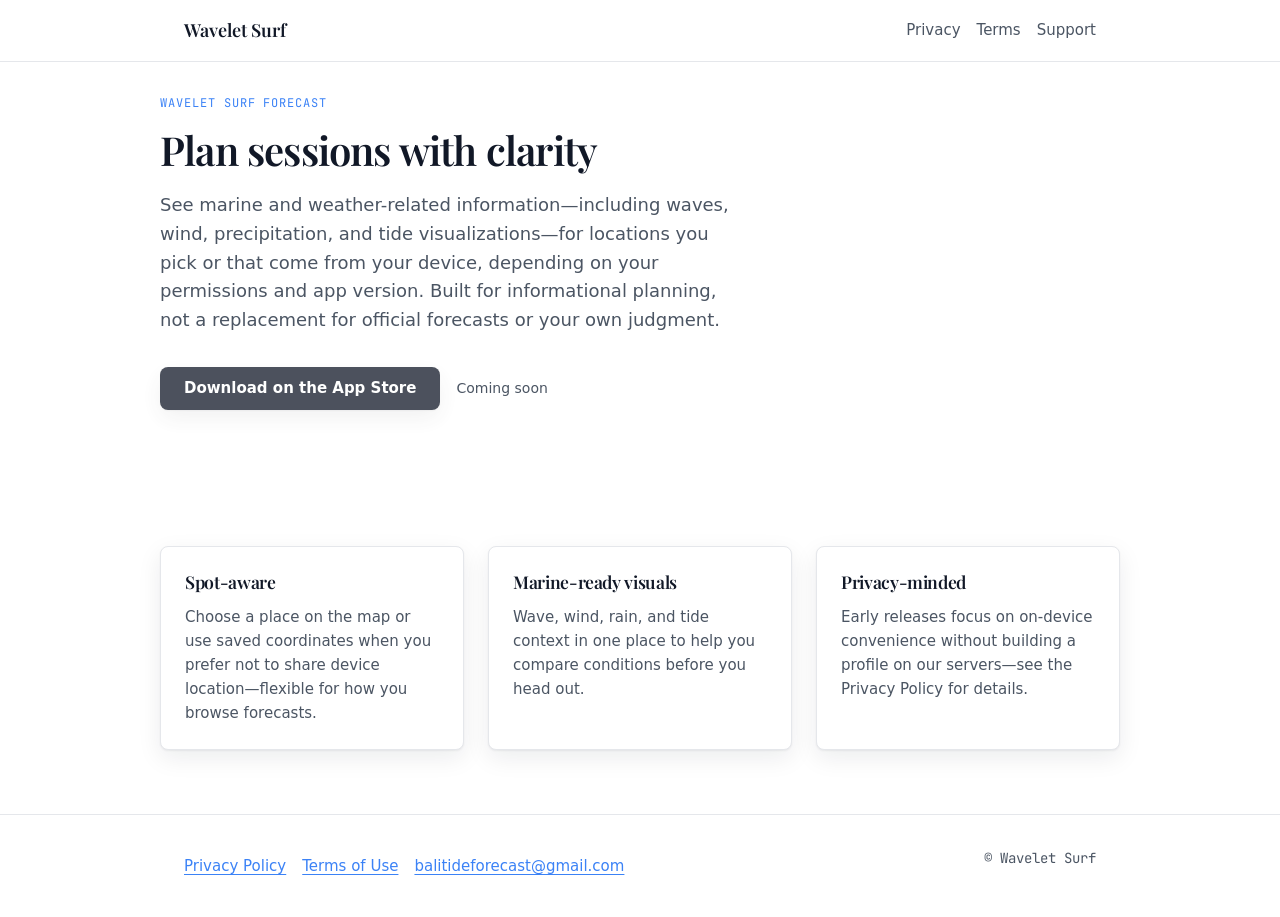
==== index.html @ be73521b "Add landing page and legal documentation Includes the homepage, privacy policy, and terms of use for" ====
<!DOCTYPE html>
<html lang="en">
  <head>
    <meta charset="utf-8" />
    <meta name="viewport" content="width=device-width, initial-scale=1" />
    <title>Wavelet Surf Forecast</title>
    <meta
      name="description"
      content="Marine and weather insights for the spots you care about—waves, wind, tides, and more."
    />
    <link rel="preconnect" href="https://fonts.googleapis.com" />
    <link rel="preconnect" href="https://fonts.gstatic.com" crossorigin />
    <link
      href="https://fonts.googleapis.com/css2?family=JetBrains+Mono:wght@400;500&family=Playfair+Display:wght@500;600;700&display=swap"
      rel="stylesheet"
    />
    <link rel="stylesheet" href="styles.css" />
  </head>
  <body class="layout-sticky-footer">
    <a class="skip-link" href="#main">Skip to content</a>
    <header class="site-header">
      <div class="site-header__inner">
        <a class="brand" href="index.html">Wavelet Surf</a>
        <nav class="nav" aria-label="Primary">
          <a href="privacy.html">Privacy</a>
          <a href="terms.html">Terms</a>
          <a href="mailto:balitideforecast@gmail.com">Support</a>
        </nav>
      </div>
    </header>

    <main id="main">
      <section class="hero container" aria-labelledby="hero-title">
        <p class="hero__eyebrow">Wavelet Surf Forecast</p>
        <h1 id="hero-title">Plan sessions with clarity</h1>
        <p class="hero__lead">
          See marine and weather-related information—including waves, wind, precipitation, and tide
          visualizations—for locations you pick or that come from your device, depending on your
          permissions and app version. Built for informational planning, not a replacement for
          official forecasts or your own judgment.
        </p>
        <div class="cta-row">
          <button type="button" class="btn btn--primary" disabled>
            Download on the App Store
          </button>
          <span class="btn__note">Coming soon</span>
        </div>
      </section>

      <section class="container features" aria-labelledby="features-heading">
        <h2 id="features-heading" class="visually-hidden">Highlights</h2>
        <article class="feature-card">
          <h2>Spot-aware</h2>
          <p>
            Choose a place on the map or use saved coordinates when you prefer not to share device
            location—flexible for how you browse forecasts.
          </p>
        </article>
        <article class="feature-card">
          <h2>Marine-ready visuals</h2>
          <p>
            Wave, wind, rain, and tide context in one place to help you compare conditions before
            you head out.
          </p>
        </article>
        <article class="feature-card">
          <h2>Privacy-minded</h2>
          <p>
            Early releases focus on on-device convenience without building a profile on our
            servers—see the Privacy Policy for details.
          </p>
        </article>
      </section>
    </main>

    <footer class="site-footer">
      <div class="site-footer__inner">
        <div class="footer-links">
          <a href="privacy.html">Privacy Policy</a>
          <a href="terms.html">Terms of Use</a>
          <a href="mailto:balitideforecast@gmail.com">balitideforecast@gmail.com</a>
        </div>
        <p class="footer-meta">© Wavelet Surf</p>
      </div>
    </footer>
  </body>
</html>
---- styles.css ----
/* Refined design tokens */
:root {
  --color-primary: #3b82f6;
  --color-secondary: #8b5cf6;
  --color-success: #16a34a;
  --color-warning: #d97706;
  --color-danger: #dc2626;
  --color-surface: #ffffff;
  --color-text: #111827;
  --color-text-muted: #4b5563;
  --color-border: #e5e7eb;
  --color-focus-ring: #2563eb;
  --space-1: 4px;
  --space-2: 8px;
  --space-3: 12px;
  --space-4: 16px;
  --space-5: 24px;
  --space-6: 32px;
  --font-display: "Playfair Display", Georgia, serif;
  --font-mono: "JetBrains Mono", ui-monospace, monospace;
  --font-body: system-ui, -apple-system, "Segoe UI", Roboto, sans-serif;
  --radius: 8px;
  --shadow-soft: 0 1px 2px rgb(17 24 39 / 6%), 0 8px 24px rgb(17 24 39 / 8%);
  --max-content: 65ch;
  --max-page: 720px;
}

*,
*::before,
*::after {
  box-sizing: border-box;
}

html {
  scroll-behavior: smooth;
}

body {
  margin: 0;
  font-family: var(--font-body);
  font-size: 16px;
  line-height: 1.6;
  color: var(--color-text);
  background: var(--color-surface);
  -webkit-font-smoothing: antialiased;
}

h1,
h2,
h3 {
  font-family: var(--font-display);
  font-weight: 600;
  line-height: 1.25;
  letter-spacing: -0.02em;
}

h1 {
  font-size: clamp(2rem, 4vw, 2.5rem);
  margin: 0 0 var(--space-4);
}

h2 {
  font-size: 1.25rem;
  margin: var(--space-6) 0 var(--space-3);
}

h3 {
  font-size: 1.05rem;
  margin: var(--space-5) 0 var(--space-2);
}

p {
  margin: 0 0 var(--space-4);
}

a {
  color: var(--color-primary);
  text-decoration-thickness: 1px;
  text-underline-offset: 3px;
}

a:hover {
  color: #2563eb;
}

a:focus-visible {
  outline: 2px solid var(--color-focus-ring);
  outline-offset: 2px;
  border-radius: 2px;
}

.skip-link {
  position: absolute;
  left: var(--space-4);
  top: -100px;
  padding: var(--space-2) var(--space-4);
  background: var(--color-text);
  color: var(--color-surface);
  font-weight: 600;
  border-radius: var(--radius);
  z-index: 100;
}

.skip-link:focus {
  top: var(--space-4);
}

.site-header {
  border-bottom: 1px solid var(--color-border);
  background: rgb(255 255 255 / 92%);
  backdrop-filter: blur(8px);
  position: sticky;
  top: 0;
  z-index: 10;
}

.site-header__inner {
  max-width: 960px;
  margin: 0 auto;
  padding: var(--space-4) var(--space-5);
  display: flex;
  align-items: center;
  justify-content: space-between;
  gap: var(--space-4);
}

.brand {
  font-family: var(--font-display);
  font-size: 1.125rem;
  font-weight: 600;
  color: var(--color-text);
  text-decoration: none;
}

.brand:hover {
  color: var(--color-primary);
}

.nav {
  display: flex;
  flex-wrap: wrap;
  gap: var(--space-4);
  font-size: 0.9375rem;
}

.nav a {
  color: var(--color-text-muted);
  text-decoration: none;
  font-weight: 500;
}

.nav a:hover {
  color: var(--color-primary);
  text-decoration: underline;
}

main {
  padding-bottom: var(--space-6);
}

.container {
  max-width: 960px;
  margin: 0 auto;
  padding: 0 var(--space-5);
}

.hero {
  padding: var(--space-6) 0 clamp(48px, 10vw, 80px);
}

.hero__eyebrow {
  font-family: var(--font-mono);
  font-size: 0.75rem;
  text-transform: uppercase;
  letter-spacing: 0.08em;
  color: var(--color-primary);
  margin: 0 0 var(--space-3);
}

.hero__lead {
  font-size: 1.125rem;
  color: var(--color-text-muted);
  max-width: 36rem;
  margin: 0 0 var(--space-5);
}

.features {
  display: grid;
  gap: var(--space-5);
  padding: var(--space-5) 0 var(--space-6);
}

@media (min-width: 640px) {
  .features {
    grid-template-columns: repeat(3, 1fr);
  }
}

.feature-card {
  padding: var(--space-5);
  border: 1px solid var(--color-border);
  border-radius: var(--radius);
  box-shadow: var(--shadow-soft);
  background: var(--color-surface);
}

.feature-card h2 {
  margin-top: 0;
  font-size: 1.1rem;
}

.feature-card p {
  margin-bottom: 0;
  font-size: 0.9375rem;
  color: var(--color-text-muted);
}

.cta-row {
  display: flex;
  flex-wrap: wrap;
  align-items: center;
  gap: var(--space-4);
  padding: var(--space-2) 0 var(--space-6);
}

.btn {
  display: inline-flex;
  align-items: center;
  justify-content: center;
  gap: var(--space-2);
  padding: var(--space-3) var(--space-5);
  font-family: var(--font-body);
  font-size: 0.9375rem;
  font-weight: 600;
  line-height: 1.25;
  border-radius: var(--radius);
  border: none;
  cursor: pointer;
  text-decoration: none;
  transition: background 0.15s ease, color 0.15s ease, box-shadow 0.15s ease;
}

button.btn {
  appearance: none;
}

.btn--primary {
  background: var(--color-text);
  color: var(--color-surface);
  box-shadow: var(--shadow-soft);
}

.btn--primary:hover {
  background: #1f2937;
  color: var(--color-surface);
}

.btn--primary:focus-visible {
  outline: 2px solid var(--color-focus-ring);
  outline-offset: 2px;
}

.btn--primary:disabled {
  opacity: 0.75;
  cursor: not-allowed;
}

.btn__note {
  font-size: 0.875rem;
  color: var(--color-text-muted);
}

.site-footer {
  border-top: 1px solid var(--color-border);
  padding: var(--space-6) 0;
  margin-top: auto;
}

.site-footer__inner {
  max-width: 960px;
  margin: 0 auto;
  padding: 0 var(--space-5);
  display: flex;
  flex-direction: column;
  gap: var(--space-4);
}

@media (min-width: 640px) {
  .site-footer__inner {
    flex-direction: row;
    align-items: center;
    justify-content: space-between;
  }
}

.footer-links {
  display: flex;
  flex-wrap: wrap;
  gap: var(--space-4);
  font-size: 0.9375rem;
}

.footer-meta {
  font-size: 0.875rem;
  color: var(--color-text-muted);
  font-family: var(--font-mono);
}

.page-legal {
  padding: var(--space-6) 0;
}

.page-legal .container {
  max-width: var(--max-page);
}

.legal-doc {
  max-width: var(--max-content);
}

.legal-doc h1 {
  font-size: 1.75rem;
}

.legal-meta {
  font-family: var(--font-mono);
  font-size: 0.8125rem;
  color: var(--color-text-muted);
  margin-bottom: var(--space-5);
}

.legal-doc section h2 {
  font-family: var(--font-body);
  font-size: 1rem;
  font-weight: 700;
  margin-top: var(--space-5);
}

.legal-doc ol {
  padding-left: 1.25rem;
  margin: 0 0 var(--space-4);
}

.legal-doc li {
  margin-bottom: var(--space-3);
}

.legal-doc ul {
  margin: var(--space-2) 0 var(--space-4);
  padding-left: 1.25rem;
}

.legal-doc .allcaps {
  font-size: 0.9em;
  letter-spacing: 0.02em;
}

.legal-aside {
  margin-top: var(--space-6);
  padding: var(--space-4);
  background: #f9fafb;
  border-radius: var(--radius);
  border: 1px solid var(--color-border);
  font-size: 0.875rem;
  color: var(--color-text-muted);
}

body.layout-sticky-footer {
  min-height: 100vh;
  display: flex;
  flex-direction: column;
}

body.layout-sticky-footer main {
  flex: 1;
}

.visually-hidden {
  position: absolute;
  width: 1px;
  height: 1px;
  padding: 0;
  margin: -1px;
  overflow: hidden;
  clip: rect(0, 0, 0, 0);
  white-space: nowrap;
  border: 0;
}
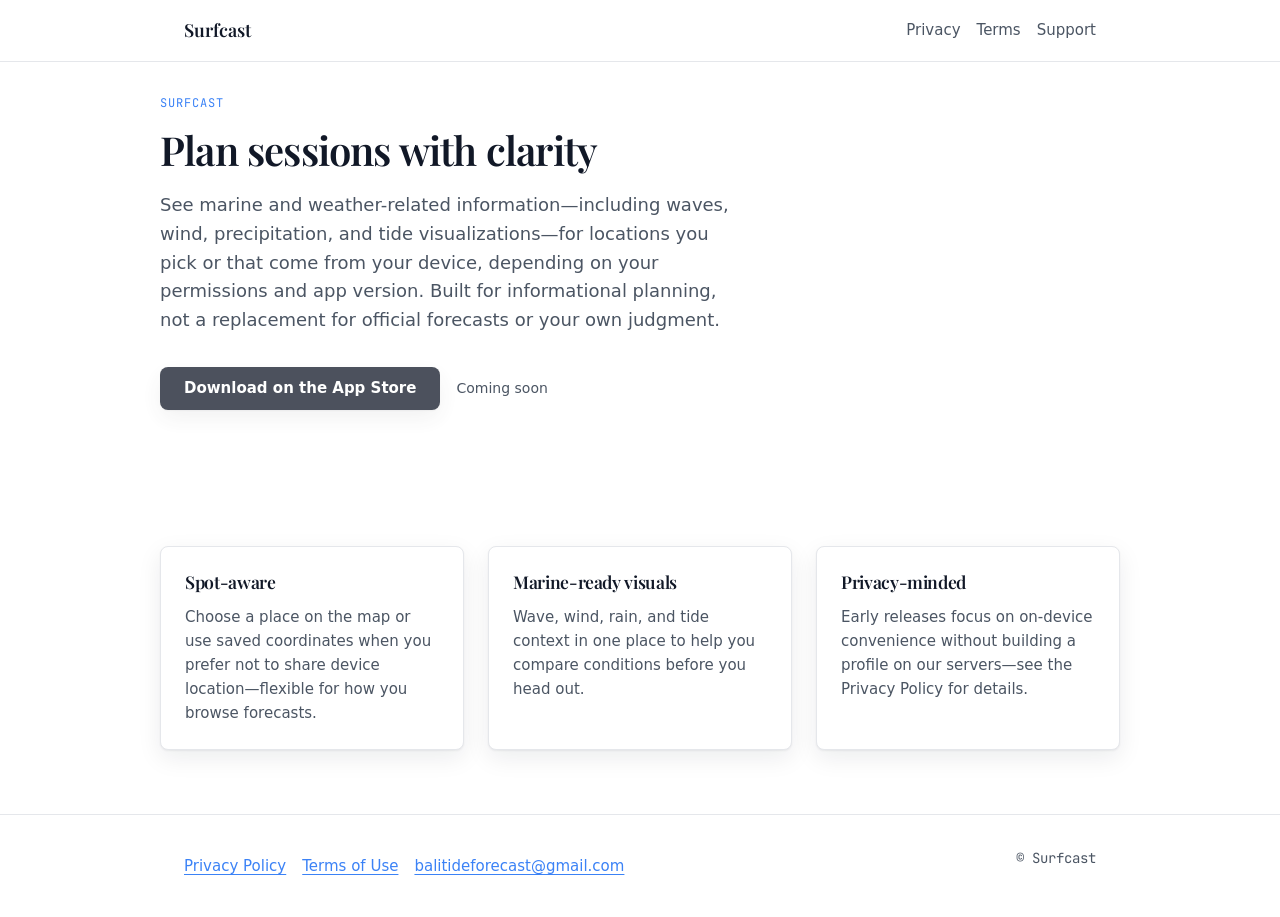
==== commit d273243e: "Rename app from "Wavelet Surf" to "Surfcast" across all pages Updates all occurrences of the brand n" ====
--- a/index.html
+++ b/index.html
@@ -3,7 +3,7 @@
   <head>
     <meta charset="utf-8" />
     <meta name="viewport" content="width=device-width, initial-scale=1" />
-    <title>Wavelet Surf Forecast</title>
+    <title>Surfcast</title>
     <meta
       name="description"
       content="Marine and weather insights for the spots you care about—waves, wind, tides, and more."
@@ -20,7 +20,7 @@
     <a class="skip-link" href="#main">Skip to content</a>
     <header class="site-header">
       <div class="site-header__inner">
-        <a class="brand" href="index.html">Wavelet Surf</a>
+        <a class="brand" href="index.html">Surfcast</a>
         <nav class="nav" aria-label="Primary">
           <a href="privacy.html">Privacy</a>
           <a href="terms.html">Terms</a>
@@ -31,7 +31,7 @@
 
     <main id="main">
       <section class="hero container" aria-labelledby="hero-title">
-        <p class="hero__eyebrow">Wavelet Surf Forecast</p>
+        <p class="hero__eyebrow">Surfcast</p>
         <h1 id="hero-title">Plan sessions with clarity</h1>
         <p class="hero__lead">
           See marine and weather-related information—including waves, wind, precipitation, and tide
@@ -80,7 +80,7 @@
           <a href="terms.html">Terms of Use</a>
           <a href="mailto:balitideforecast@gmail.com">balitideforecast@gmail.com</a>
         </div>
-        <p class="footer-meta">© Wavelet Surf</p>
+        <p class="footer-meta">© Surfcast</p>
       </div>
     </footer>
   </body>
